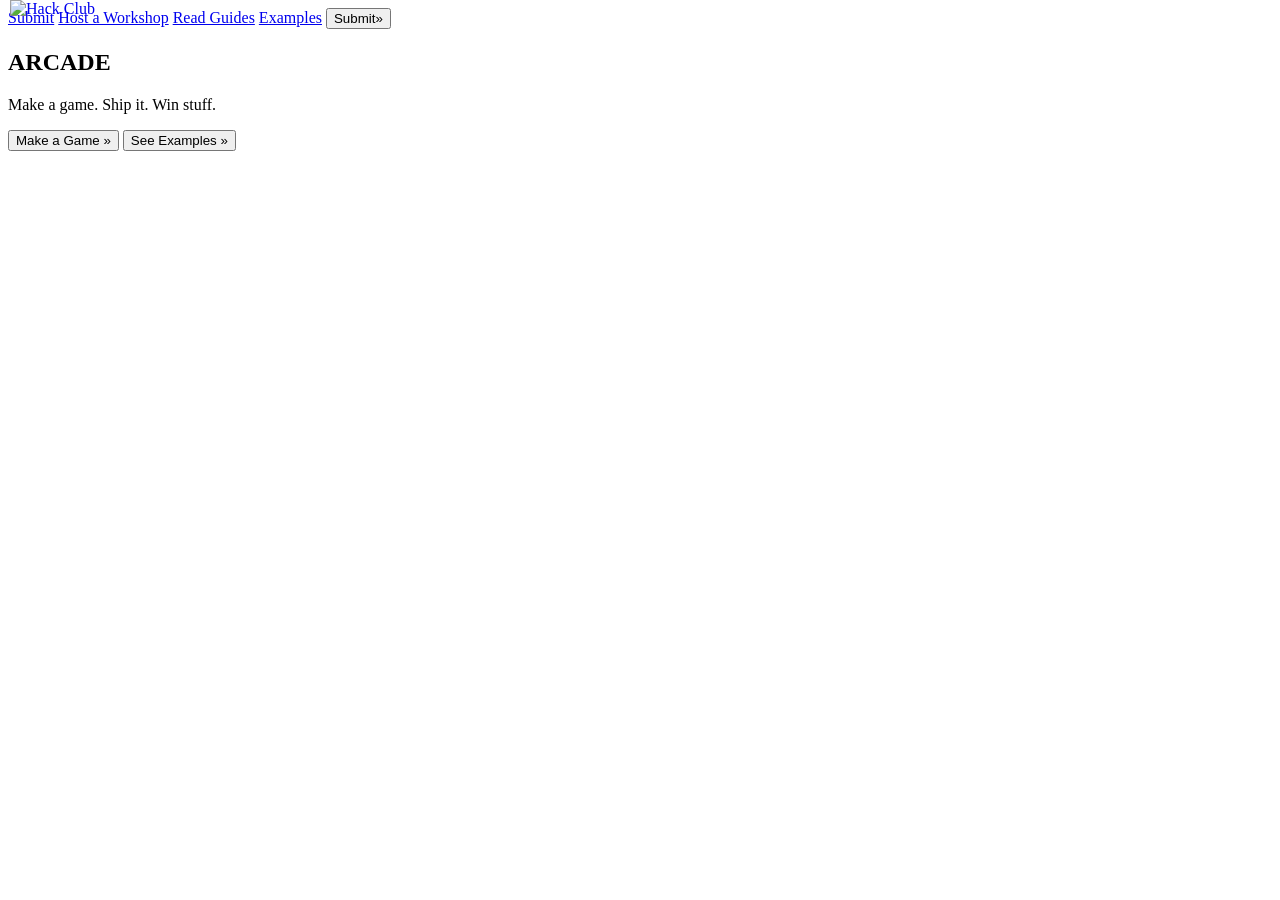
==== Index.html @ 67c4a454 "Rename INDEX.HTML to Index.html" ====
<!DOCTYPE html>
<html lang="en">
<head>
    <meta charset="UTF-8">
    <meta name="viewport" content="width=device-width, initial-scale=1.0">
    <title>Arcade</title>

    <!-- Favicon -->
  <!-- Light mode favicon -->
<link rel="icon" type="image/png" href="RewardsFavicon.png">
    <!-- Fonts -->
    <link href="https://fonts.googleapis.com/css2?family=Press+Start+2P&family=DM+Sans:wght@400;700;900&display=swap" rel="stylesheet">

    <!-- CSS -->
    <link rel="stylesheet" href="style.css">

    <!-- Three.js -->
    <script async src="https://unpkg.com/es-module-shims@1.6.3/dist/es-module-shims.js"></script>
    <script type="importmap">
    {
        "imports": {
            "three": "https://unpkg.com/three@0.160.0/build/three.module.js",
            "three/addons/": "https://unpkg.com/three@0.160.0/examples/jsm/"
        }
    }
    </script>
</head>
<body>

    <!-- Hack Club Flag -->
    <a href="https://hackclub.com/">
        <img style="position: absolute; top: 0; left: 10px; border: 0; width: 256px; z-index: 999;" 
        src="https://assets.hackclub.com/flag-orpheus-left.svg" alt="Hack Club"/>
    </a>

    <!-- Navbar -->
    <nav class="navbar">
                <div class="nav-links">
            <a href="#">Submit</a>
            <a href="#">Host a Workshop</a>
            <a href="#">Read Guides</a>
            <a href="#">Examples</a>
            <button class="nav-cta">Submit»</button>
        </div>
    </nav>

    <!-- Hero Section -->
    <section class="hero">
        <div class="hero-content">
            <h1 class="hero-title">ARCADE</h1>
            <p class="hero-tagline">Make a game. Ship it. Win stuff.</p>
            <div class="hero-buttons">
                <button class="btn-primary">Make a Game »</button>
                <button class="btn-secondary">See Examples »</button>
            </div>
        </div>
        <div class="hero-3d">
            <canvas id="controller-canvas"></canvas>
        </div>
    </section>

    <!-- JS -->
  <script type="module" src="script.js"></script>

</body>
</html>
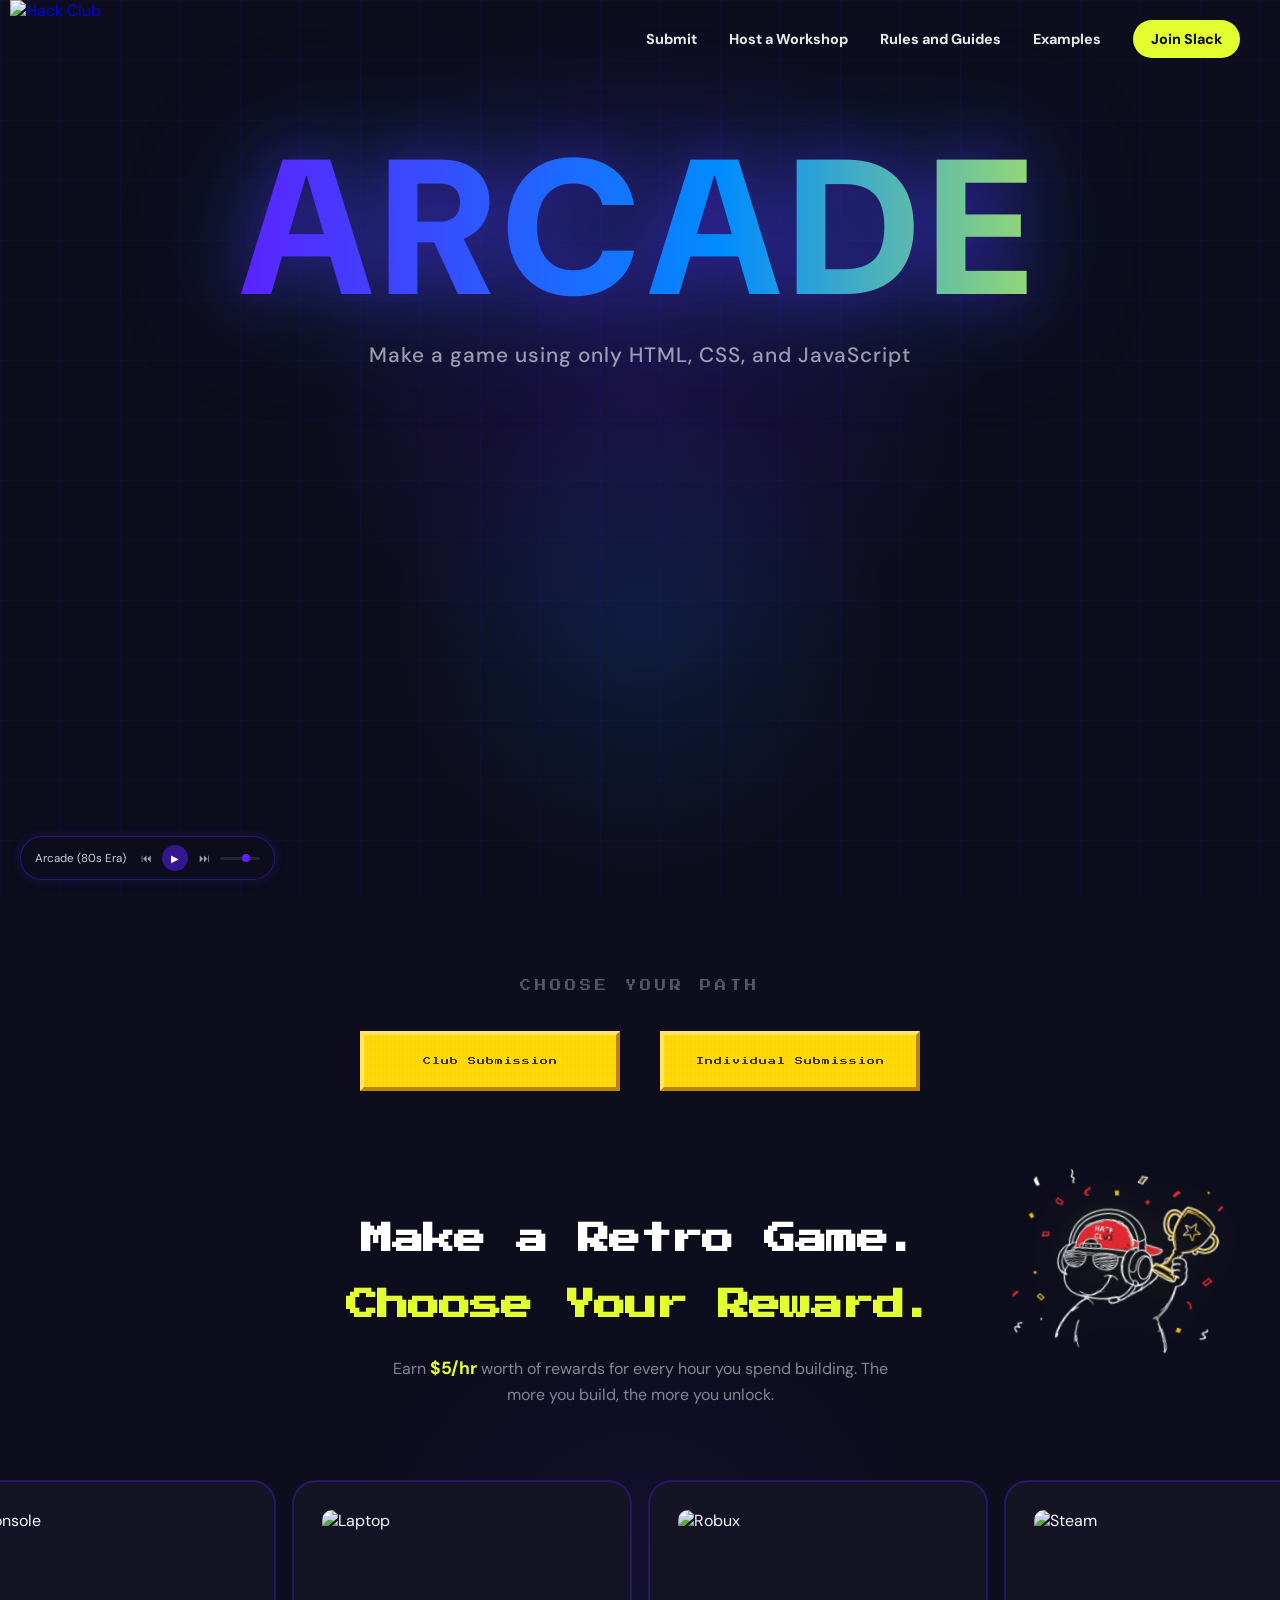
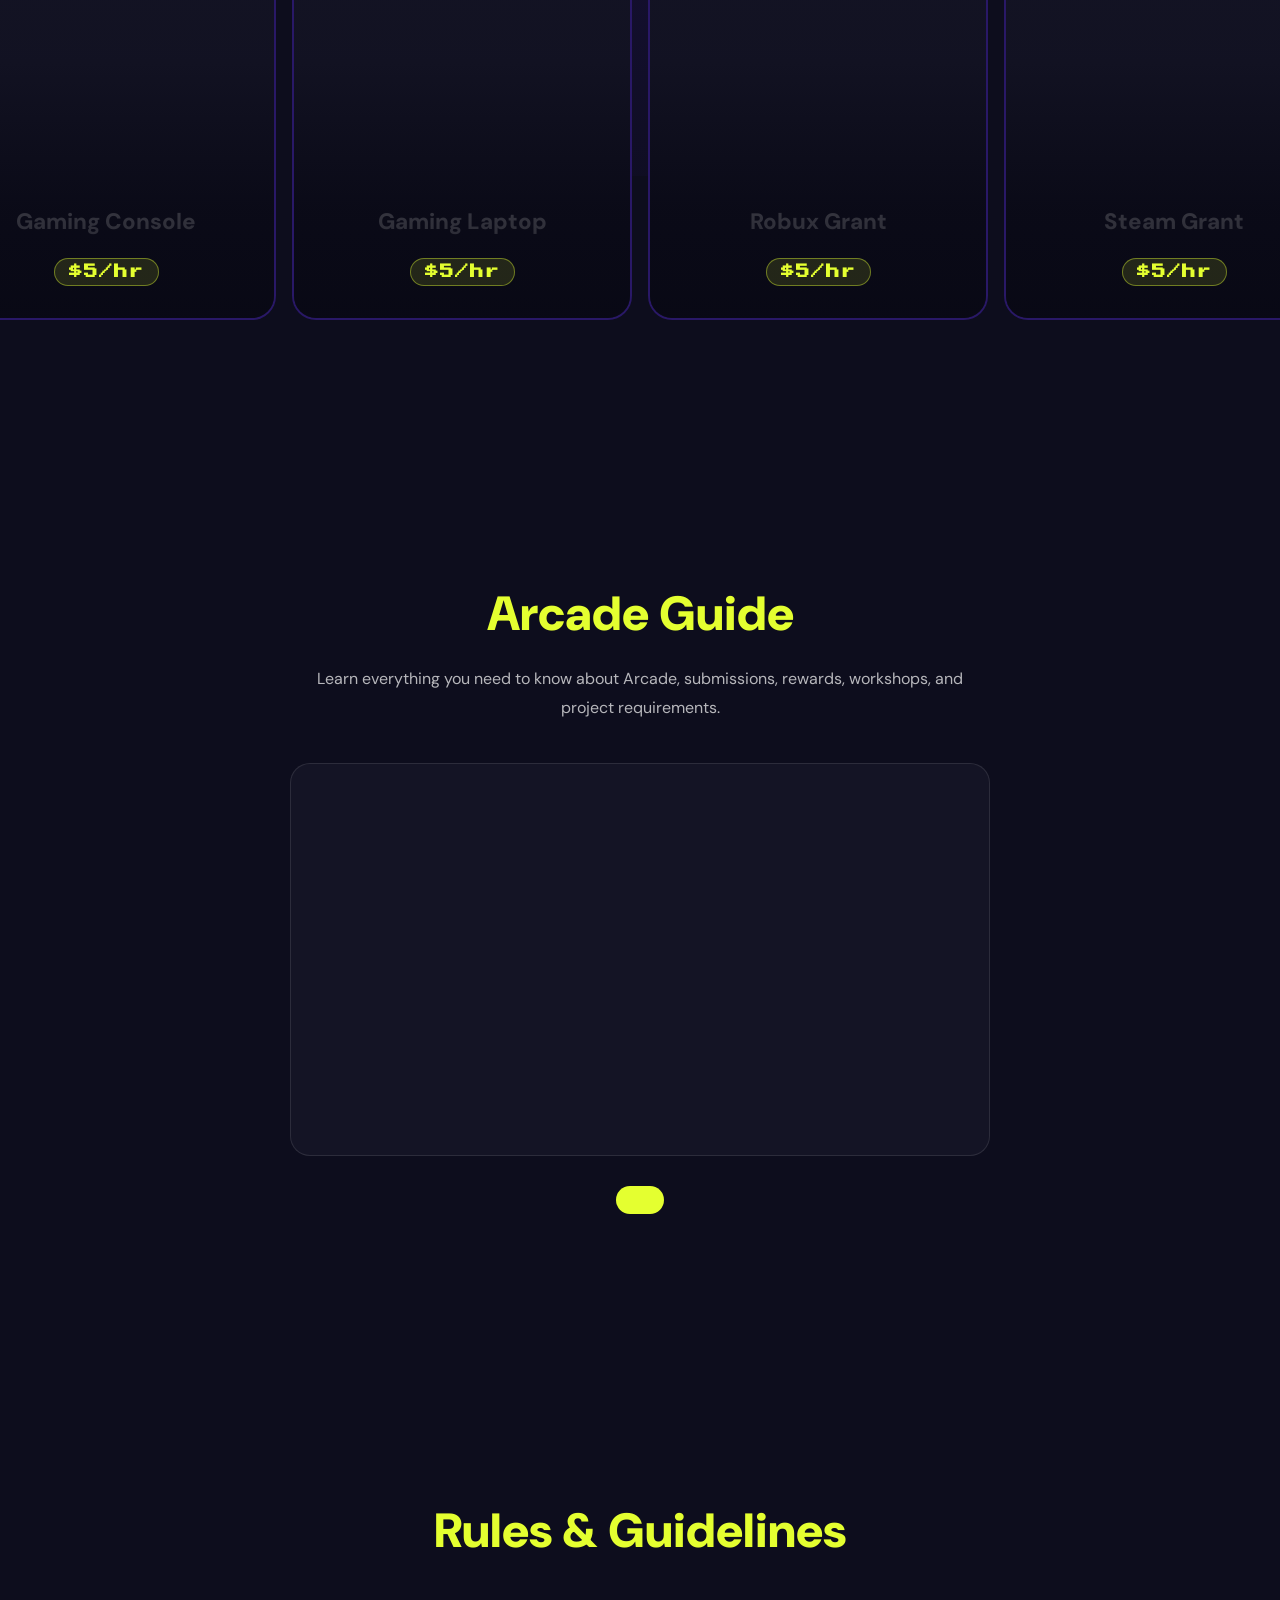
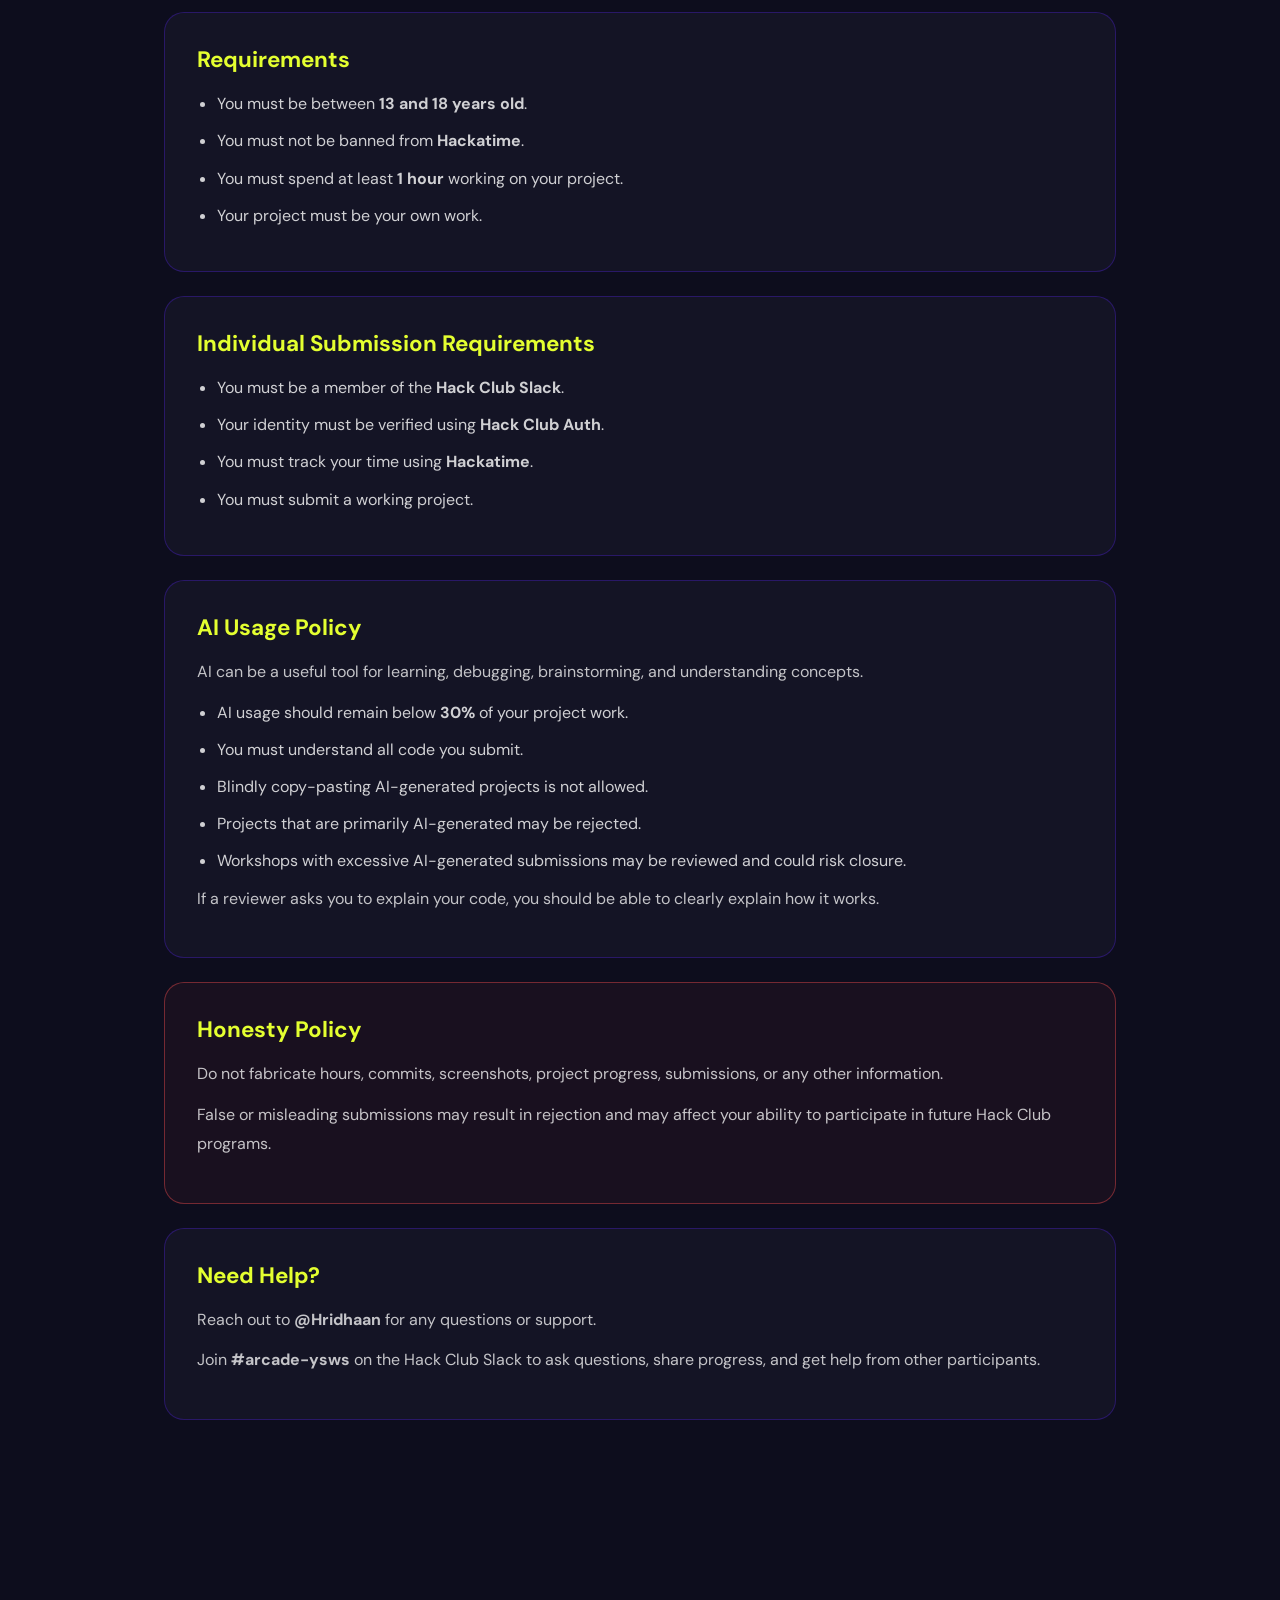
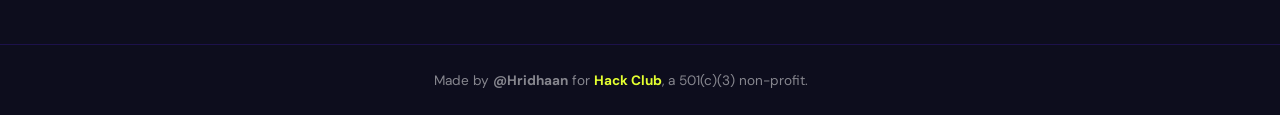
==== commit 4d9665b1: "Arcade launch update" ====
--- a/Index.html
+++ b/Index.html
@@ -4,17 +4,9 @@
     <meta charset="UTF-8">
     <meta name="viewport" content="width=device-width, initial-scale=1.0">
     <title>Arcade</title>
-
-    <!-- Favicon -->
-  <!-- Light mode favicon -->
-<link rel="icon" type="image/png" href="RewardsFavicon.png">
-    <!-- Fonts -->
+    <link rel="icon" type="image/png" href="RewardsFavicon.png">
     <link href="https://fonts.googleapis.com/css2?family=Press+Start+2P&family=DM+Sans:wght@400;700;900&display=swap" rel="stylesheet">
-
-    <!-- CSS -->
     <link rel="stylesheet" href="style.css">
-
-    <!-- Three.js -->
     <script async src="https://unpkg.com/es-module-shims@1.6.3/dist/es-module-shims.js"></script>
     <script type="importmap">
     {
@@ -29,38 +21,392 @@
 
     <!-- Hack Club Flag -->
     <a href="https://hackclub.com/">
-        <img style="position: absolute; top: 0; left: 10px; border: 0; width: 256px; z-index: 999;" 
+        <img style="position: absolute; top: 0; left: 10px; border: 0; width: 256px; z-index: 999;"
         src="https://assets.hackclub.com/flag-orpheus-left.svg" alt="Hack Club"/>
     </a>
 
     <!-- Navbar -->
-    <nav class="navbar">
-                <div class="nav-links">
-            <a href="#">Submit</a>
-            <a href="#">Host a Workshop</a>
-            <a href="#">Read Guides</a>
-            <a href="#">Examples</a>
-            <button class="nav-cta">Submit»</button>
-        </div>
-    </nav>
+  <nav class="navbar">
+    <div class="nav-links">
+        <a href="#" id="navSubmit">Submit</a>
+        <a href="#" id="navWorkshop">Host a Workshop</a>
+        <a href="#rules">Rules and Guides</a>
+        <a href="example.html">Examples</a>
+    <a href="https://hackclub.enterprise.slack.com/archives/C0B72VAHXHB" target="_blank" class="nav-slack">
+    Join Slack
+</a>
+    </div>
+</nav>
 
     <!-- Hero Section -->
     <section class="hero">
         <div class="hero-content">
             <h1 class="hero-title">ARCADE</h1>
-            <p class="hero-tagline">Make a game. Ship it. Win stuff.</p>
-            <div class="hero-buttons">
-                <button class="btn-primary">Make a Game »</button>
-                <button class="btn-secondary">See Examples »</button>
-            </div>
+            <p class="hero-tagline">Make a game using only HTML, CSS, and JavaScript</p>
+        
         </div>
         <div class="hero-3d">
             <canvas id="controller-canvas"></canvas>
         </div>
     </section>
 
-    <!-- JS -->
-  <script type="module" src="script.js"></script>
-
+    <!-- Path Selector -->
+    <div class="selector-section">
+        <p class="selector-label">CHOOSE YOUR PATH</p>
+        <div class="path-buttons">
+            <div class="minecraft-btn" id="clubBtn" onclick="selectPath('club')">
+                <div class="mc-btn-front">Club Submission</div>
+            </div>
+            <div class="minecraft-btn" id="individualBtn" onclick="selectPath('individual')">
+                <div class="mc-btn-front">Individual Submission</div>
+            </div>
+        </div>
+
+        <!-- Club Content -->
+        <div class="submission-content" id="clubContent">
+            <div class="content-inner">
+                <h2 class="content-title">Arcade for Clubs</h2>
+                <p class="content-desc">Arcade is a Hack Club program where your members build games and get rewarded. Run it as a workshop at your next meeting — no experience needed, and it works for complete beginners. Clubs are welcome from anywhere in the world!</p>
+                <h3 class="content-subtitle">Running a workshop</h3>
+                <p class="content-text">Host an Arcade workshop at your club meeting. Members will build their own game, host it on GitHub Pages, and submit it. Each approved submission earns them rewards. You can <a href="#" class="content-link">use our workshop guide</a> to run the session.</p>
+                <h3 class="content-subtitle">How it works</h3>
+                <div class="steps-grid">
+                    <div class="step-card"><span class="step-num">1</span><p>Run the workshop with your club</p></div>
+                    <div class="step-card"><span class="step-num">2</span><p>Members build & host their games</p></div>
+                    <div class="step-card"><span class="step-num">3</span><p>Close your workshop</p></div>
+                    <div class="step-card"><span class="step-num">4</span><p>Get your reward grant!</p></div>
+                </div>
+                <button class="btn-primary" style="margin-top: 24px;">Submit Your Club »</button>
+            </div>
+        </div>
+
+
+
+        <div class="yaydino2">
+    <img src="1.png" alt="YayDino">
+</div>
+ 
+
+
+
+
+
+
+<!-- Rewards Section -->
+ 
+
+<section class="rewards-section">
+ 
+
+   <div class="rewards-header">
+        <h2 class="rewards-title">Make a Retro Game.</h2>
+        <h2 class="rewards-title accent">Choose Your Reward.</h2>
+        <p class="rewards-sub">Earn <strong>$5/hr</strong> worth of rewards for every hour you spend building. The more you build, the more you unlock.</p>
+    </div>
+<div class="reward-side-image">
+    <img src="1.png" alt="Arcade Mascot">
+</div>
+    <!-- Marquee -->
+    <div class="marquee-wrapper">
+        <div class="marquee-track">
+            <!-- First set -->
+            <div class="reward-card">
+                <img src="https://cdn.hackclub.com/019e78b3-c2be-7597-a584-adfa7424e5cc/image.png" alt="Robux"/>
+                <span class="reward-name">Robux Grant</span>
+                <span class="reward-rate">$5/hr</span>
+            </div>
+            <div class="reward-card">
+                <img src="https://cdn.hackclub.com/019e78b3-c560-7306-bf54-0f0309e8012c/image.png" alt="Steam"/>
+                <span class="reward-name">Steam Grant</span>
+                <span class="reward-rate">$5/hr</span>
+            </div>
+            <div class="reward-card">
+                <img src="https://cdn.hackclub.com/019e78b3-cb3a-797b-8372-727cfa99ce7d/image.png" alt="PlayStation"/>
+                <span class="reward-name">PS5 Store Grant</span>
+                <span class="reward-rate">$5/hr</span>
+            </div>
+            <div class="reward-card">
+                <img src="https://cdn.hackclub.com/019e78b3-cdbc-717c-9516-8ceed5521d50/image.png" alt="Xbox"/>
+                <span class="reward-name">Xbox Gamepass</span>
+                <span class="reward-rate">$5/hr</span>
+            </div>
+            <div class="reward-card">
+                <img src="https://cdn.hackclub.com/019e78b6-8c25-72ff-9af2-ae48d4276445/image.png" alt="Gaming Chair"/>
+                <span class="reward-name">Gaming Accessories</span>
+                <span class="reward-rate">$5/hr</span>
+            </div>
+            <div class="reward-card">
+                <img src="https://cdn.hackclub.com/019e78b5-5a3d-7637-90d5-1876262efb31/image.png" alt="Snacks"/>
+                <span class="reward-name">Snacks Grant</span>
+                <span class="reward-rate">$10 flat</span>
+            </div>
+            <div class="reward-card">
+                <img src="https://cdn.hackclub.com/019e78b3-c89d-77c0-a14c-f0b7e09f0a83/image.png" alt="Gaming Disc"/>
+                <span class="reward-name">Gaming Discs</span>
+                <span class="reward-rate">$5/hr</span>
+            </div>
+            <div class="reward-card">
+                <img src="https://cdn.hackclub.com/019e78ba-0c8d-72cf-9ee6-25249cc44a6c/image.png" alt="Pizza"/>
+                <span class="reward-name">Pizza Grant</span>
+                <span class="reward-rate">$5/hr</span>
+            </div>
+            <div class="reward-card">
+                <img src="https://cdn.hackclub.com/019e78bb-ecb3-717f-a96d-b725cae09090/image.png" alt="VR"/>
+                <span class="reward-name">VR Headset</span>
+                <span class="reward-rate">$5/hr</span>
+            </div>
+            <div class="reward-card">
+                <img src="https://cdn.hackclub.com/019e78bd-bbe6-7dba-8489-cfd4080f0802/image.png" alt="Console"/>
+                <span class="reward-name">Gaming Console</span>
+                <span class="reward-rate">$5/hr</span>
+            </div>
+            <div class="reward-card">
+                <img src="https://cdn.hackclub.com/019e78bf-a7a8-745c-b9f1-488c8123b62c/image.png" alt="Laptop"/>
+                <span class="reward-name">Gaming Laptop</span>
+                <span class="reward-rate">$5/hr</span>
+            </div>
+            <!-- Duplicate set for seamless loop -->
+            <div class="reward-card">
+                <img src="https://cdn.hackclub.com/019e78b3-c2be-7597-a584-adfa7424e5cc/image.png" alt="Robux"/>
+                <span class="reward-name">Robux Grant</span>
+                <span class="reward-rate">$5/hr</span>
+            </div>
+            <div class="reward-card">
+                <img src="https://cdn.hackclub.com/019e78b3-c560-7306-bf54-0f0309e8012c/image.png" alt="Steam"/>
+                <span class="reward-name">Steam Grant</span>
+                <span class="reward-rate">$5/hr</span>
+            </div>
+            <div class="reward-card">
+                <img src="https://cdn.hackclub.com/019e78b3-cb3a-797b-8372-727cfa99ce7d/image.png" alt="PlayStation"/>
+                <span class="reward-name">PS5 Store Grant</span>
+                <span class="reward-rate">$5/hr</span>
+            </div>
+            <div class="reward-card">
+                <img src="https://cdn.hackclub.com/019e78b3-cdbc-717c-9516-8ceed5521d50/image.png" alt="Xbox"/>
+                <span class="reward-name">Xbox Gamepass</span>
+                <span class="reward-rate">$5/hr</span>
+            </div>
+            <div class="reward-card">
+                <img src="https://cdn.hackclub.com/019e78b6-8c25-72ff-9af2-ae48d4276445/image.png" alt="Gaming Chair"/>
+                <span class="reward-name">Gaming Accessories</span>
+                <span class="reward-rate">$5/hr</span>
+            </div>
+            <div class="reward-card">
+                <img src="https://cdn.hackclub.com/019e78b5-5a3d-7637-90d5-1876262efb31/image.png" alt="Snacks"/>
+                <span class="reward-name">Snacks Grant</span>
+                <span class="reward-rate">$10 flat</span>
+            </div>
+            <div class="reward-card">
+                <img src="https://cdn.hackclub.com/019e78b3-c89d-77c0-a14c-f0b7e09f0a83/image.png" alt="Gaming Disc"/>
+                <span class="reward-name">Gaming Discs</span>
+                <span class="reward-rate">$5/hr</span>
+            </div>
+            <div class="reward-card">
+                <img src="https://cdn.hackclub.com/019e78ba-0c8d-72cf-9ee6-25249cc44a6c/image.png" alt="Pizza"/>
+                <span class="reward-name">Pizza Grant</span>
+                <span class="reward-rate">$5/hr</span>
+            </div>
+            <div class="reward-card">
+                <img src="https://cdn.hackclub.com/019e78bb-ecb3-717f-a96d-b725cae09090/image.png" alt="VR"/>
+                <span class="reward-name">VR Headset</span>
+                <span class="reward-rate">$5/hr</span>
+            </div>
+            <div class="reward-card">
+                <img src="https://cdn.hackclub.com/019e78bd-bbe6-7dba-8489-cfd4080f0802/image.png" alt="Console"/>
+                <span class="reward-name">Gaming Console</span>
+                <span class="reward-rate">$5/hr</span>
+            </div>
+            <div class="reward-card">
+                <img src="https://cdn.hackclub.com/019e78bf-a7a8-745c-b9f1-488c8123b62c/image.png" alt="Laptop"/>
+                <span class="reward-name">Gaming Laptop</span>
+                <span class="reward-rate">$5/hr</span>
+            </div>
+        </div>
+    </div>
+</section>
+
+<section id="guides" class="guide-section">
+
+
+<h2 class="guide-heading">Arcade Guide</h2>
+
+<p class="guide-text">
+    Learn everything you need to know about Arcade, submissions,
+    rewards, workshops, and project requirements.
+</p>
+
+<div class="guide-container">
+    <iframe
+        src="https://www.canva.com/design/DAHLJIkIras/yFGuUKuNm_g_faqWocFEzg/view?embed"
+        allowfullscreen>
+    </iframe>
+</div>
+
+<a
+    class="guide-button"
+    href="https://www.canva.com/design/DAHLJIkIras/yFGuUKuNm_g_faqWocFEzg/view"
+    target="_blank">
+
+   
+</a>
+
+
+</section>
+
+
+
+
+
+
+
+
+        <!-- Individual Content -->
+        <div class="submission-content" id="individualContent">
+            <div class="content-inner">
+                <h2 class="content-title">Arcade for Individuals</h2>
+                <p class="content-desc">Building solo? No problem. Arcade is open to any teenager who wants to build a game and get rewarded for shipping it. No club needed — just you, your code, and your ideas.</p>
+                <h3 class="content-subtitle">How it works</h3>
+                <p class="content-text">Build a game, host it on GitHub Pages or itch.io, and submit it. Each approved submission earns you rewards. Check out the <a href="#" class="content-link">requirements & examples page</a> first.</p>
+                <h3 class="content-subtitle">Steps</h3>
+                <div class="steps-grid">
+                    <div class="step-card"><span class="step-num">1</span><p>Build your game</p></div>
+                    <div class="step-card"><span class="step-num">2</span><p>Host it online</p></div>
+                    <div class="step-card"><span class="step-num">3</span><p>Submit your game</p></div>
+                    <div class="step-card"><span class="step-num">4</span><p>Claim your reward!</p></div>
+                </div>
+                <button class="btn-primary" style="margin-top: 24px;">Submit Your Game »</button>
+            </div>
+        </div>
+
+<section class="rules-section" id="rules">
+
+    <h1 class="rules-title">Rules & Guidelines</h1>
+
+    <div class="rule-card">
+        <h2>Requirements</h2>
+
+        <ul>
+            <li>You must be between <strong>13 and 18 years old</strong>.</li>
+            <li>You must not be banned from <strong>Hackatime</strong>.</li>
+            <li>You must spend at least <strong>1 hour</strong> working on your project.</li>
+            <li>Your project must be your own work.</li>
+        </ul>
+    </div>
+
+    <div class="rule-card">
+        <h2>Individual Submission Requirements</h2>
+
+        <ul>
+            <li>You must be a member of the <strong>Hack Club Slack</strong>.</li>
+            <li>Your identity must be verified using <strong>Hack Club Auth</strong>.</li>
+            <li>You must track your time using <strong>Hackatime</strong>.</li>
+            <li>You must submit a working project.</li>
+        </ul>
+    </div>
+
+    <div class="rule-card">
+        <h2>AI Usage Policy</h2>
+
+        <p>
+            AI can be a useful tool for learning, debugging, brainstorming,
+            and understanding concepts.
+        </p>
+
+        <ul>
+            <li>AI usage should remain below <strong>30%</strong> of your project work.</li>
+            <li>You must understand all code you submit.</li>
+            <li>Blindly copy-pasting AI-generated projects is not allowed.</li>
+            <li>Projects that are primarily AI-generated may be rejected.</li>
+            <li>Workshops with excessive AI-generated submissions may be reviewed and could risk closure.</li>
+        </ul>
+
+        <p>
+            If a reviewer asks you to explain your code, you should be able to clearly explain how it works.
+        </p>
+    </div>
+
+    <div class="rule-card warning-card">
+        <h2>Honesty Policy</h2>
+
+        <p>
+            Do not fabricate hours, commits, screenshots, project progress,
+            submissions, or any other information.
+        </p>
+
+        <p>
+            False or misleading submissions may result in rejection and may
+            affect your ability to participate in future Hack Club programs.
+        </p>
+    </div>
+
+    <div class="rule-card">
+        <h2>Need Help?</h2>
+
+        <p>
+            Reach out to <strong>@Hridhaan</strong> for any questions or support.
+        </p>
+
+        <p>
+            Join <strong>#arcade-ysws</strong> on the Hack Club Slack to ask questions,
+            share progress, and get help from other participants.
+        </p>
+    </div>
+
+</section>
+
+
+
+
+
+
+
+
+
+
+
+
+
+
+
+
+
+
+
+
+
+
+
+    </div>
+
+    <!-- Music Player -->
+    <div class="music-player" id="musicPlayer">
+        <div class="player-body" id="playerBody">
+            <div class="song-info">
+                <div class="song-name" id="songName">Arcade (80s Era)</div>
+            </div>
+            <div class="player-controls">
+                <button class="ctrl-btn" id="prevBtn">⏮</button>
+                <button class="ctrl-btn play-btn" id="playBtn">▶</button>
+                <button class="ctrl-btn" id="nextBtn">⏭</button>
+                <input type="range" class="volume-slider" id="volumeSlider" min="0" max="1" step="0.01" value="0.7">
+            </div>
+        </div>
+    </div>
+
+    <!-- Footer -->
+    <footer class="footer">
+        <div class="footer-content">
+            <span>Made by <strong>@Hridhaan</strong> for <a href="https://hackclub.com/" target="_blank">Hack Club</a>, a 501(c)(3) non-profit.</span>
+            <div class="footer-gif">
+                <iframe src="https://giphy.com/embed/hkqefnFjn2MWVl6xvq" width="30" height="30" frameBorder="0" class="giphy-embed" allowFullScreen></iframe>
+            </div>
+        </div>
+      
+    </footer>
+
+    <script type="module" src="script.js"></script>
+
+
+    
 </body>
-</html>
+</html>
--- a/style.css
+++ b/style.css
@@ -0,0 +1,1779 @@
+* {
+    margin: 0;
+    padding: 0;
+    box-sizing: border-box;
+}
+
+body {
+    background-color: #0D0D1D;
+    font-family: 'DM Sans', sans-serif;
+    color: #ffffff;
+    overflow-x: hidden;
+}
+
+/* ── NAVBAR ── */
+.navbar {
+    display: flex;
+    align-items: center;
+    justify-content: flex-end;
+    padding: 20px 40px;
+    position: fixed;
+    top: 0;
+    left: 0;
+    right: 0;
+    z-index: 100;
+    background: transparent;
+}
+
+.nav-links {
+    display: flex;
+    align-items: center;
+    gap: 32px;
+}
+
+.nav-links a {
+    color: rgba(255, 255, 255, 0.9);
+    text-decoration: none;
+    font-size: 0.9rem;
+    font-weight: 800;
+    transition: color 0.2s;
+    white-space: nowrap;
+}
+
+.nav-links a:hover {
+    color: #E4FF30;
+}
+
+.nav-cta {
+    font-family: 'Press Start 2P', monospace;
+    font-size: 0.6rem;
+    background: #E4FF30;
+    color: #0D0D1D;
+    border: 3px solid #0D0D1D;
+    padding: 12px 16px;
+    cursor: pointer;
+    box-shadow: 4px 4px 0px #5B23FF;
+    transition: all 0.1s;
+    white-space: nowrap;
+    letter-spacing: 1px;
+}
+
+.nav-cta:hover {
+    transform: translate(2px, 2px);
+    box-shadow: 2px 2px 0px #5B23FF;
+}
+
+.nav-cta:active {
+    transform: translate(4px, 4px);
+    box-shadow: 0px 0px 0px #5B23FF;
+}
+
+@keyframes rgbShift {
+    0% { background-position: 0% center; }
+    100% { background-position: 300% center; }
+}
+
+/* ── HERO ── */
+.hero {
+    min-height: 100vh;
+    display: flex;
+    flex-direction: column;
+    align-items: center;
+    justify-content: center;
+    padding-top: 80px;
+    position: relative;
+    overflow: hidden;
+    background-image:
+        linear-gradient(rgba(91, 35, 255, 0.05) 1px, transparent 1px),
+        linear-gradient(90deg, rgba(91, 35, 255, 0.05) 1px, transparent 1px);
+    background-size: 60px 60px;
+}
+
+.hero::before {
+    content: '';
+    position: absolute;
+    width: 700px;
+    height: 700px;
+    background: radial-gradient(circle, rgba(91, 35, 255, 0.18) 0%, transparent 70%);
+    top: 40%;
+    left: 50%;
+    transform: translate(-50%, -50%);
+    pointer-events: none;
+    z-index: 0;
+}
+
+.hero::after {
+    content: '';
+    position: absolute;
+    width: 500px;
+    height: 500px;
+    background: radial-gradient(circle, rgba(0, 139, 255, 0.12) 0%, transparent 70%);
+    top: 70%;
+    left: 50%;
+    transform: translate(-50%, -50%);
+    pointer-events: none;
+    z-index: 0;
+}
+
+.hero-content {
+    text-align: center;
+    position: relative;
+    z-index: 2;
+    padding: 0 20px;
+}
+
+.hero-title {
+    font-family: 'DM Sans', sans-serif;
+    font-weight: 900;
+    font-size: clamp(5rem, 15vw, 12rem);
+    line-height: 1;
+    letter-spacing: 8px;
+    background: linear-gradient(
+        90deg,
+        #5B23FF,
+        #008BFF,
+        #E4FF30,
+        #00F5FF,
+        #008BFF,
+        #5B23FF
+    );
+    background-size: 300% auto;
+    -webkit-background-clip: text;
+    -webkit-text-fill-color: transparent;
+    background-clip: text;
+    animation: rgbShift 3s linear infinite;
+    filter: drop-shadow(0 0 30px rgba(91, 35, 255, 0.5))
+            drop-shadow(0 0 60px rgba(0, 139, 255, 0.3));
+}
+
+.hero-tagline {
+    font-size: 1.3rem;
+    color: rgba(255, 255, 255, 0.6);
+    margin-top: 16px;
+    font-weight: 500;
+    letter-spacing: 1px;
+}
+
+.hero-3d {
+    width: 100%;
+    max-width: 700px;
+    height: 500px;
+    position: relative;
+    z-index: 1;
+    margin-top: -20px;
+}
+
+#controller-canvas {
+    width: 100%;
+    height: 100%;
+    display: block;
+}
+
+/* ── BUTTONS ── */
+.btn-primary {
+    font-family: 'Press Start 2P', monospace;
+    font-size: 0.6rem;
+    background: #E4FF30;
+    color: #0D0D1D;
+    border: 3px solid #0D0D1D;
+    padding: 14px 20px;
+    cursor: pointer;
+    box-shadow: 4px 4px 0px #5B23FF;
+    transition: all 0.1s;
+    letter-spacing: 1px;
+}
+
+.btn-primary:hover {
+    transform: translate(2px, 2px);
+    box-shadow: 2px 2px 0px #5B23FF;
+}
+
+.btn-primary:active {
+    transform: translate(4px, 4px);
+    box-shadow: 0px 0px 0px #5B23FF;
+}
+
+/* ── PATH SELECTOR ── */
+.selector-section {
+    padding: 80px 40px;
+    display: flex;
+    flex-direction: column;
+    align-items: center;
+    gap: 40px;
+}
+
+.selector-label {
+    font-family: 'Press Start 2P', monospace;
+    font-size: 0.7rem;
+    color: rgba(255,255,255,0.3);
+    letter-spacing: 4px;
+}
+
+.path-buttons {
+    display: flex;
+    gap: 40px;
+    align-items: center;
+    justify-content: center;
+    flex-wrap: wrap;
+}
+
+.minecraft-btn {
+    position: relative;
+    width: 260px;
+    height: 60px;
+    cursor: pointer;
+    user-select: none;
+}
+
+.mc-btn-front {
+    position: absolute;
+    inset: 0;
+    background: #FFD700;
+    border-top: 4px solid #FFE566;
+    border-left: 4px solid #FFE566;
+    border-right: 4px solid #B8860B;
+    border-bottom: 4px solid #B8860B;
+    display: flex;
+    align-items: center;
+    justify-content: center;
+    font-family: 'Press Start 2P', monospace;
+    font-size: 0.5rem;
+    color: #3d2e00;
+    letter-spacing: 1px;
+    transition: all 0.1s;
+}
+
+.mc-btn-front::after {
+    content: '';
+    position: absolute;
+    inset: 0;
+    background-image:
+        linear-gradient(rgba(255,255,255,0.05) 1px, transparent 1px),
+        linear-gradient(90deg, rgba(255,255,255,0.05) 1px, transparent 1px);
+    background-size: 4px 4px;
+    pointer-events: none;
+}
+
+.minecraft-btn:hover .mc-btn-front {
+    background: #FFE033;
+    border-top-color: #FFF0A0;
+    border-left-color: #FFF0A0;
+    filter: brightness(1.1);
+}
+
+.minecraft-btn:active .mc-btn-front,
+.minecraft-btn.active .mc-btn-front {
+    background: #CC9900;
+    border-top-color: #B8860B;
+    border-left-color: #B8860B;
+    border-right-color: #FFE566;
+    border-bottom-color: #FFE566;
+    transform: translateY(2px);
+}
+
+/* ── SUBMISSION CONTENT ── */
+.submission-content {
+    display: none;
+    width: 100%;
+    max-width: 900px;
+    animation: fadeInUp 0.4s ease;
+}
+
+.submission-content.active {
+    display: block;
+}
+
+@keyframes fadeInUp {
+    from { opacity: 0; transform: translateY(20px); }
+    to { opacity: 1; transform: translateY(0); }
+}
+
+.content-inner {
+    background: rgba(255,255,255,0.02);
+    border: 1px solid rgba(91, 35, 255, 0.2);
+    border-radius: 20px;
+    padding: 40px;
+}
+
+.content-title {
+    font-family: 'DM Sans', sans-serif;
+    font-weight: 900;
+    font-size: 2.5rem;
+    color: #E4FF30;
+    margin-bottom: 16px;
+}
+
+.content-desc {
+    color: rgba(255,255,255,0.7);
+    line-height: 1.8;
+    margin-bottom: 28px;
+    font-size: 1rem;
+}
+
+.content-subtitle {
+    font-family: 'DM Sans', sans-serif;
+    font-weight: 800;
+    font-size: 1.2rem;
+    color: #008BFF;
+    margin-bottom: 12px;
+    margin-top: 24px;
+}
+
+.content-text {
+    color: rgba(255,255,255,0.6);
+    line-height: 1.8;
+    margin-bottom: 28px;
+}
+
+.content-link {
+    color: #E4FF30;
+    font-weight: 700;
+    text-decoration: underline;
+    text-underline-offset: 3px;
+}
+
+.content-link:hover {
+    color: #008BFF;
+}
+
+.steps-grid {
+    display: grid;
+    grid-template-columns: repeat(2, 1fr);
+    gap: 16px;
+    margin-top: 16px;
+}
+
+.step-card {
+    background: rgba(91, 35, 255, 0.08);
+    border: 1px solid rgba(91, 35, 255, 0.2);
+    border-radius: 12px;
+    padding: 20px;
+    display: flex;
+    align-items: center;
+    gap: 16px;
+    transition: border-color 0.2s, background 0.2s;
+}
+
+.step-card:hover {
+    border-color: rgba(91, 35, 255, 0.5);
+    background: rgba(91, 35, 255, 0.12);
+}
+
+.step-num {
+    font-family: 'Press Start 2P', monospace;
+    font-size: 1.2rem;
+    color: #5B23FF;
+    min-width: 30px;
+}
+
+.step-card p {
+    color: rgba(255,255,255,0.7);
+    font-size: 0.9rem;
+    line-height: 1.5;
+}
+
+/* ── MUSIC PLAYER ── */
+.music-player {
+    position: fixed;
+    bottom: 20px;
+    left: 20px;
+    z-index: 999;
+    background: rgba(13, 13, 29, 0.9);
+    border: 1px solid rgba(91, 35, 255, 0.4);
+    border-radius: 100px;
+    padding: 8px 14px;
+    display: flex;
+    align-items: center;
+    gap: 10px;
+    box-shadow: 0 0 12px rgba(91, 35, 255, 0.2);
+    backdrop-filter: blur(10px);
+}
+
+.player-body {
+    display: flex;
+    flex-direction: row;
+    align-items: center;
+    gap: 8px;
+    padding: 0;
+}
+
+.song-info {
+    text-align: left;
+}
+
+.song-name {
+    font-family: 'DM Sans', sans-serif;
+    font-size: 0.72rem;
+    color: rgba(255,255,255,0.8);
+    max-width: 130px;
+    white-space: nowrap;
+    overflow: hidden;
+    text-overflow: ellipsis;
+}
+
+.player-controls {
+    display: flex;
+    align-items: center;
+    gap: 4px;
+}
+
+.ctrl-btn {
+    background: none;
+    border: none;
+    color: rgba(255,255,255,0.6);
+    width: 24px;
+    height: 24px;
+    border-radius: 50%;
+    cursor: pointer;
+    font-size: 0.7rem;
+    display: flex;
+    align-items: center;
+    justify-content: center;
+    transition: all 0.15s;
+    padding: 0;
+}
+
+.ctrl-btn:hover {
+    color: #E4FF30;
+}
+
+.play-btn {
+    width: 26px;
+    height: 26px;
+    background: rgba(91, 35, 255, 0.5);
+    border-radius: 50%;
+    font-size: 0.65rem;
+    color: white;
+    border: none;
+}
+
+.play-btn:hover {
+    background: rgba(91, 35, 255, 0.8);
+}
+
+.volume-slider {
+    width: 40px;
+    height: 3px;
+    -webkit-appearance: none;
+    background: rgba(255,255,255,0.1);
+    border-radius: 2px;
+    outline: none;
+    cursor: pointer;
+}
+
+.volume-slider::-webkit-slider-thumb {
+    -webkit-appearance: none;
+    width: 8px;
+    height: 8px;
+    border-radius: 50%;
+    background: #5B23FF;
+    cursor: pointer;
+}
+
+/* ── FOOTER ── */
+.footer {
+    border-top: 1px solid rgba(91, 35, 255, 0.2);
+    padding: 20px 40px;
+    display: flex;
+    flex-direction: column;
+    align-items: center;
+    gap: 8px;
+    background: rgba(13, 13, 29, 0.8);
+}
+
+.footer-content {
+    display: flex;
+    align-items: center;
+    gap: 8px;
+    font-size: 0.85rem;
+    color: rgba(255, 255, 255, 0.5);
+}
+
+.footer-gif {
+    width: 30px;
+    height: 30px;
+    overflow: hidden;
+    border-radius: 4px;
+    pointer-events: none;
+}
+
+.footer-content a {
+    color: #E4FF30;
+    text-decoration: none;
+    font-weight: 700;
+    transition: color 0.2s;
+}
+
+.footer-content a:hover {
+    color: #008BFF;
+}
+
+.footer-credits {
+    font-size: 0.65rem;
+    color: rgba(255, 255, 255, 0.2);
+    text-align: center;
+}
+
+/* ── REWARDS SECTION ── */
+.rewards-section {
+    padding: 80px 0;
+    position: relative;
+    overflow: hidden;
+}
+
+.rewards-section::before {
+    content: '';
+    position: absolute;
+    width: 600px;
+    height: 400px;
+    background: radial-gradient(circle, rgba(228, 255, 48, 0.06) 0%, transparent 70%);
+    top: 50%;
+    left: 50%;
+    transform: translate(-50%, -50%);
+    pointer-events: none;
+}
+
+.rewards-header {
+    text-align: center;
+    padding: 0 40px;
+    margin-bottom: 60px;
+}
+
+.rewards-title {
+    font-family: 'DM Sans', sans-serif;
+    font-weight: 900;
+    font-size: clamp(2rem, 5vw, 3.5rem);
+    line-height: 1.1;
+    color: #ffffff;
+    letter-spacing: -1px;
+}
+
+.rewards-title.accent {
+    color: #E4FF30;
+}
+
+.rewards-sub {
+    margin-top: 16px;
+    font-size: 1.1rem;
+    color: rgba(255,255,255,0.5);
+    max-width: 500px;
+    margin-left: auto;
+    margin-right: auto;
+    line-height: 1.6;
+}
+
+.rewards-sub strong {
+    color: #E4FF30;
+}
+
+/* ── MARQUEE ── */
+.marquee-wrapper {
+    width: 100%;
+    overflow: hidden;
+    mask-image: linear-gradient(90deg, transparent, black 10%, black 90%, transparent);
+    -webkit-mask-image: linear-gradient(90deg, transparent, black 10%, black 90%, transparent);
+}
+
+.marquee-track {
+    display: flex;
+    gap: 20px;
+    width: max-content;
+    animation: marqueeScroll 35s linear infinite;
+    padding: 10px 0;
+}
+
+.marquee-track:hover {
+    animation-play-state: paused;
+}
+
+@keyframes marqueeScroll {
+    0% { transform: translateX(0); }
+    100% { transform: translateX(-50%); }
+}
+
+/* Reward Card */
+.reward-card {
+    display: flex;
+    flex-direction: column;
+    align-items: center;
+    gap: 10px;
+    background: rgba(255,255,255,0.03);
+    border: 1px solid rgba(91, 35, 255, 0.2);
+    border-radius: 16px;
+    padding: 20px 24px;
+    min-width: 140px;
+    transition: border-color 0.2s, transform 0.2s;
+    cursor: default;
+}
+
+.reward-card:hover {
+    border-color: #E4FF30;
+    transform: translateY(-4px);
+    background: rgba(228, 255, 48, 0.04);
+}
+
+.reward-card img {
+    width: 70px;
+    height: 70px;
+    object-fit: contain;
+    border-radius: 8px;
+}
+
+.reward-name {
+    font-family: 'DM Sans', sans-serif;
+    font-weight: 700;
+    font-size: 0.8rem;
+    color: rgba(255,255,255,0.8);
+    text-align: center;
+}
+
+.reward-rate {
+    font-family: 'Press Start 2P', monospace;
+    font-size: 0.4rem;
+    color: #E4FF30;
+    letter-spacing: 1px;
+}
+
+/* ── REWARDS SECTION ── */
+.rewards-section {
+    padding: 80px 0;
+    position: relative;
+    overflow: hidden;
+}
+
+.rewards-section::before {
+    content: '';
+    position: absolute;
+    width: 800px;
+    height: 400px;
+    background: radial-gradient(circle, rgba(91, 35, 255, 0.08) 0%, transparent 70%);
+    top: 50%;
+    left: 50%;
+    transform: translate(-50%, -50%);
+    pointer-events: none;
+}
+
+.rewards-header {
+    text-align: center;
+    padding: 0 40px;
+    margin-bottom: 50px;
+}
+
+.rewards-title {
+    font-family: 'Press Start 2P', monospace;
+    font-size: clamp(1.2rem, 3vw, 2rem);
+    line-height: 1.8;
+    color: #ffffff;
+}
+
+.rewards-title.accent {
+    color: #E4FF30;
+    display: block;
+    margin-top: 8px;
+}
+
+.rewards-sub {
+    margin-top: 20px;
+    font-size: 1rem;
+    color: rgba(255,255,255,0.5);
+    max-width: 500px;
+    margin-left: auto;
+    margin-right: auto;
+    line-height: 1.6;
+}
+
+.rewards-sub strong {
+    color: #E4FF30;
+    font-size: 1.1rem;
+}
+
+/* ── MARQUEE ── */
+.marquee-wrapper {
+    width: 100%;
+    overflow: hidden;
+    mask-image: linear-gradient(90deg, transparent, black 8%, black 92%, transparent);
+    -webkit-mask-image: linear-gradient(90deg, transparent, black 8%, black 92%, transparent);
+    padding: 12px 0;
+}
+
+.marquee-track {
+    display: flex;
+    gap: 16px;
+    width: max-content;
+    animation: marqueeScroll 30s linear infinite;
+}
+
+.marquee-track:hover {
+    animation-play-state: paused;
+}
+
+@keyframes marqueeScroll {
+    0% { transform: translateX(0); }
+    100% { transform: translateX(-50%); }
+}
+
+/* Reward Card */
+.reward-card {
+    display: flex;
+    flex-direction: column;
+    align-items: center;
+    gap: 10px;
+    background: #12122A;
+    border: 2px solid rgba(91, 35, 255, 0.3);
+    border-radius: 12px;
+    padding: 18px 20px;
+    min-width: 130px;
+    transition: all 0.2s;
+    cursor: default;
+    position: relative;
+    overflow: hidden;
+}
+
+.reward-card::before {
+    content: '';
+    position: absolute;
+    inset: 0;
+    background: linear-gradient(135deg, rgba(91,35,255,0.08), transparent);
+    opacity: 0;
+    transition: opacity 0.2s;
+}
+
+.reward-card:hover {
+    border-color: #E4FF30;
+    transform: translateY(-6px) scale(1.03);
+    box-shadow: 0 8px 30px rgba(228, 255, 48, 0.15),
+                0 0 0 1px rgba(228, 255, 48, 0.2);
+}
+
+.reward-card:hover::before {
+    opacity: 1;
+}
+
+.reward-card img {
+    width: 64px;
+    height: 64px;
+    object-fit: contain;
+    border-radius: 8px;
+    image-rendering: auto;
+}
+
+.reward-name {
+    font-family: 'DM Sans', sans-serif;
+    font-weight: 800;
+    font-size: 0.78rem;
+    color: rgba(255,255,255,0.9);
+    text-align: center;
+    line-height: 1.3;
+}
+
+.reward-rate {
+    font-family: 'Press Start 2P', monospace;
+    font-size: 0.38rem;
+    color: #E4FF30;
+    letter-spacing: 1px;
+    background: rgba(228, 255, 48, 0.1);
+    padding: 3px 6px;
+    border-radius: 4px;
+    border: 1px solid rgba(228, 255, 48, 0.2);
+}
+
+.reward-card {
+    display: flex;
+    flex-direction: column;
+    align-items: center;
+    gap: 12px;
+    background: #12122A;
+    border: 2px solid rgba(91, 35, 255, 0.3);
+    border-radius: 16px;
+    padding: 28px 28px;
+    min-width: 200px;
+    transition: all 0.2s;
+    cursor: default;
+    position: relative;
+    overflow: hidden;
+}
+
+.reward-card:hover {
+    border-color: #E4FF30;
+    transform: translateY(-8px) scale(1.04);
+    box-shadow: 0 12px 40px rgba(228, 255, 48, 0.2),
+                0 0 0 1px rgba(228, 255, 48, 0.2);
+}
+
+.reward-card img {
+    width: 110px;
+    height: 110px;
+    object-fit: contain;
+    border-radius: 10px;
+}
+
+.reward-name {
+    font-family: 'DM Sans', sans-serif;
+    font-weight: 800;
+    font-size: 1rem;
+    color: rgba(255,255,255,0.9);
+    text-align: center;
+    line-height: 1.3;
+}
+
+.reward-rate {
+    font-family: 'Press Start 2P', monospace;
+    font-size: 0.45rem;
+    color: #E4FF30;
+    letter-spacing: 1px;
+    background: rgba(228, 255, 48, 0.1);
+    padding: 4px 8px;
+    border-radius: 4px;
+    border: 1px solid rgba(228, 255, 48, 0.2);
+}
+
+.reward-card {
+    width: 300px;
+    min-width: 300px;
+    height: 420px;
+
+    position: relative;
+    overflow: hidden;
+
+    border-radius: 24px;
+
+    background: #141425;
+
+    transition: all .3s ease;
+}
+
+.reward-card img {
+    width: 100%;
+    height: 100%;
+
+    object-fit: cover;
+
+    transition: transform .4s ease;
+}
+
+.reward-card::after {
+    content: "";
+
+    position: absolute;
+    inset: 0;
+
+    background:
+        linear-gradient(
+            to top,
+            rgba(8,8,20,.95) 0%,
+            rgba(8,8,20,.8) 25%,
+            rgba(8,8,20,.15) 60%,
+            transparent 100%
+        );
+
+    pointer-events: none;
+}
+
+.reward-name {
+    font-size: 1.4rem;
+    font-weight: 800;
+
+    margin-bottom: 10px;
+}
+.reward-rate {
+    display: inline-flex;
+
+    width: fit-content;
+
+    padding: 6px 14px;
+
+    border-radius: 999px;
+
+    background: rgba(228,255,48,.12);
+
+    border: 1px solid rgba(228,255,48,.35);
+
+    color: #E4FF30;
+}
+
+.reward-card:hover {
+    transform:
+        translateY(-10px)
+        scale(1.02);
+
+    box-shadow:
+        0 25px 60px rgba(0,0,0,.45);
+}
+
+.reward-card:hover img {
+    transform: scale(1.08);
+}
+
+.reward-card{
+    min-width:320px;
+    height:440px;
+}
+.reward-card img{
+    height:75%;
+    width:100%;
+    object-fit:cover;
+}
+
+.reward-card::before{
+    content:"";
+    position:absolute;
+    inset:0;
+
+    background:
+    linear-gradient(
+        to top,
+        rgba(6,6,25,0.98) 0%,
+        rgba(6,6,25,0.7) 30%,
+        transparent 65%
+    );
+
+    z-index:1;
+}
+
+.reward-card::before{
+    content:"";
+    position:absolute;
+    inset:0;
+
+    background:
+    linear-gradient(
+        to top,
+        rgba(6,6,25,0.98) 0%,
+        rgba(6,6,25,0.7) 30%,
+        transparent 65%
+    );
+
+    z-index:1;
+}
+.reward-card:hover{
+    transform:
+        translateY(-12px)
+        rotate(-1deg);
+
+    box-shadow:
+        0 25px 60px rgba(0,0,0,.5),
+        0 0 30px rgba(228,255,48,.15);
+}
+.reward-card{
+    width:340px;
+    min-width:340px;
+}
+.reward-rate {
+    display: inline-flex;
+    align-items: center;
+    justify-content: center;
+
+    padding: 6px 14px;
+
+    border-radius: 999px;
+
+    background: rgba(228,255,48,.12);
+    border: 1px solid rgba(228,255,48,.4);
+
+    color: #E4FF30;
+
+    font-size: 0.85rem;
+    font-weight: 800;
+
+    position: relative;
+    z-index: 10;
+}
+.reward-card-body{
+    position:absolute;
+    bottom:0;
+    left:0;
+    right:0;
+
+    padding:24px;
+    z-index:5;
+}
+
+.reward-card{
+    overflow:hidden;
+}
+
+.nav-slack{
+    background:#E4FF30;
+    color:#0D0D1D !important;
+
+    padding:10px 18px;
+
+    border-radius:999px;
+
+    font-weight:800;
+
+    text-decoration:none;
+
+    transition:.2s;
+}
+
+.nav-slack:hover{
+    transform:translateY(-2px);
+}
+
+.rules-section{
+    max-width:1000px;
+    margin:120px auto;
+    padding:0 24px;
+}
+
+.rules-title{
+    text-align:center;
+    font-size:3rem;
+    font-weight:900;
+    margin-bottom:50px;
+    color:#E4FF30;
+}
+
+.rule-card{
+    background:#141425;
+    border:1px solid rgba(91,35,255,.3);
+    border-radius:20px;
+    padding:32px;
+    margin-bottom:24px;
+}
+
+.rule-card h2{
+    color:#E4FF30;
+    margin-bottom:16px;
+    font-size:1.4rem;
+}
+
+.rule-card p{
+    color:rgba(255,255,255,.75);
+    line-height:1.8;
+    margin-bottom:12px;
+}
+
+.rule-card ul{
+    padding-left:20px;
+}
+
+.rule-card li{
+    margin-bottom:10px;
+    line-height:1.7;
+    color:rgba(255,255,255,.8);
+}
+
+.warning-card{
+    border:1px solid rgba(255,80,80,.4);
+    background:rgba(255,80,80,.05);
+}
+
+
+/* ==========================
+EXAMPLES PAGE
+========================== */
+
+.examples-hero{
+padding:160px 24px 80px;
+text-align:center;
+}
+
+.examples-hero h1{
+font-size:clamp(3rem,8vw,5rem);
+font-weight:900;
+margin-bottom:20px;
+}
+
+.examples-hero p{
+color:rgba(255,255,255,.6);
+font-size:1.1rem;
+}
+
+.examples-container{
+max-width:1200px;
+margin:auto;
+padding:0 24px 120px;
+}
+
+.example-card{
+overflow:hidden;
+
+
+border-radius:32px;
+
+background:#141425;
+
+border:1px solid rgba(255,255,255,.08);
+
+transition:.25s ease;
+
+
+}
+
+.example-card:hover{
+transform:translateY(-8px);
+
+
+border-color:#E4FF30;
+
+box-shadow:
+    0 20px 50px rgba(0,0,0,.35);
+
+
+}
+
+.example-cover{
+width:100%;
+height:500px;
+object-fit:cover;
+display:block;
+}
+
+.example-content{
+padding:36px;
+}
+
+.example-content h2{
+font-size:2rem;
+margin-bottom:8px;
+}
+
+.author{
+color:#E4FF30;
+font-weight:700;
+margin-bottom:20px;
+}
+
+.example-content p{
+color:rgba(255,255,255,.65);
+line-height:1.8;
+max-width:700px;
+}
+
+.example-buttons{
+display:flex;
+gap:16px;
+flex-wrap:wrap;
+margin-top:24px;
+}
+
+.example-btn{
+text-decoration:none;
+
+
+background:#5B23FF;
+
+color:white;
+
+padding:14px 24px;
+
+border-radius:999px;
+
+font-weight:700;
+
+transition:.2s;
+
+
+}
+
+.example-btn:hover{
+transform:translateY(-2px);
+}
+
+.example-btn.secondary{
+background:#24243f;
+}
+
+.soon{
+text-align:center;
+
+
+margin-top:60px;
+
+color:rgba(255,255,255,.5);
+
+font-size:1.1rem;
+
+
+}
+
+
+.examples-hero{
+    padding:180px 24px 100px;
+    text-align:center;
+}
+
+.examples-hero h1{
+    font-size:clamp(4rem,10vw,7rem);
+    font-weight:900;
+    line-height:.95;
+}
+
+.examples-hero p{
+    margin-top:24px;
+    font-size:1.2rem;
+    color:rgba(255,255,255,.65);
+}
+.example-card{
+    overflow:hidden;
+    border-radius:32px;
+
+    background:#141425;
+
+    border:1px solid rgba(91,35,255,.35);
+
+    transition:.25s ease;
+}
+
+.example-card:hover{
+    transform:translateY(-10px);
+
+    border-color:#E4FF30;
+
+    box-shadow:
+        0 20px 60px rgba(0,0,0,.45);
+}
+
+
+html{
+    scroll-behavior:smooth;
+}
+
+
+.rewards-section{
+    position:relative;
+}
+
+.reward-side-image{
+    position:absolute;
+
+    right:8%;
+    top:160px;
+
+    z-index:5;
+}
+
+.reward-side-image img{
+    width:220px;
+    height:auto;
+
+    transform:rotate(12deg);
+
+    filter:drop-shadow(
+        0 15px 30px rgba(0,0,0,.35)
+    );
+
+    animation:floaty 3s ease-in-out infinite;
+}
+
+@keyframes floaty{
+    0%,100%{
+        transform:
+            translateY(0)
+            rotate(12deg);
+    }
+
+    50%{
+        transform:
+            translateY(-15px)
+            rotate(12deg);
+    }
+}
+
+.reward-side-image{
+    position:absolute;
+    right:50px;
+    top:200px;
+    z-index:9999;
+}
+
+.reward-side-image img{
+    width:300px;
+    border:2px solid red;
+}
+
+.rewards-section{
+    position:relative;
+}
+
+.reward-side-image{
+    position:absolute;
+
+    right:10%;
+    top:50%;
+
+    transform:translateY(-50%);
+
+    z-index:2;
+}
+
+.reward-side-image img{
+    width:220px;
+    height:auto;
+}
+
+.rewards-section{
+    position:relative;
+}
+
+.reward-mascot{
+    position:absolute;
+
+    right:8%;
+    top:120px;
+
+    z-index:2;
+}
+
+.reward-mascot img{
+    width:180px;
+    height:auto;
+
+    transform:rotate(10deg);
+
+    filter:drop-shadow(
+        0 12px 24px rgba(0,0,0,.35)
+    );
+
+    animation:floaty 3s ease-in-out infinite;
+}
+
+@keyframes floaty{
+    0%,100%{
+        transform:
+            translateY(0)
+            rotate(10deg);
+    }
+
+    50%{
+        transform:
+            translateY(-12px)
+            rotate(10deg);
+    }
+}
+
+.yaydino{
+    position:absolute;
+    right:8%;
+    top:120px;
+    z-index:2;
+}
+
+.yaydino img{
+    width:180px;
+    height:auto;
+
+    transform:rotate(10deg);
+
+    filter:drop-shadow(
+        0 12px 24px rgba(0,0,0,.35)
+    );
+
+    animation:floaty 3s ease-in-out infinite;
+}
+
+
+.yaydino{
+    position:absolute;
+
+    right:8%;
+    bottom:120px;
+
+    z-index:10;
+}
+
+.yaydino img{
+    width:180px;
+    height:auto;
+
+    filter:drop-shadow(
+        0 12px 24px rgba(0,0,0,.35)
+    );
+
+    animation:floaty 3s ease-in-out infinite;
+}
+
+@keyframes floaty{
+    0%,100%{
+        transform:translateY(0);
+    }
+
+    50%{
+        transform:translateY(-12px);
+    }
+}
+
+.yaydino{
+    position:fixed !important;
+
+    right:50px !important;
+    bottom:50px !important;
+
+    z-index:99999 !important;
+}
+
+.yaydino{
+    position:absolute;
+
+    right:100px;
+    top:250px;
+
+    z-index:10;
+}
+
+.hero{
+    position:relative;
+}
+
+.yaydino2{
+    position:absolute;
+
+    right:4%;
+    top:180px;
+
+    z-index:8;
+
+    pointer-events:none;
+
+    animation:yayFloat 4s ease-in-out infinite;
+}
+
+.yaydino2 img{
+    width:220px;
+    height:auto;
+
+    transform:rotate(8deg);
+
+    filter:
+        drop-shadow(0 12px 25px rgba(0,0,0,.35))
+        drop-shadow(0 0 20px rgba(228,255,48,.12));
+
+    transition:all .3s ease;
+}
+
+.yaydino2:hover img{
+    transform:
+        rotate(12deg)
+        scale(1.05);
+}
+
+@keyframes yayFloat{
+    0%,100%{
+        transform:
+            translateY(0px)
+            rotate(0deg);
+    }
+
+    50%{
+        transform:
+            translateY(-14px)
+            rotate(-2deg);
+    }
+}
+.yaydino2{
+    position:absolute;
+
+    right:5%;
+    top:120px;
+}
+
+.yaydino2{
+    position:absolute;
+
+    right:5%;
+    top:320px;
+
+    z-index:8;
+
+    animation:yayFloat 4s ease-in-out infinite;
+}
+
+.yaydino2{
+    position:absolute;
+
+    right:4%;
+    top:1150px;
+
+    z-index:10;
+}
+
+/* ==========================
+GUIDE SECTION
+========================== */
+
+.guide-section{
+padding:120px 40px;
+max-width:1300px;
+margin:auto;
+}
+
+.guide-header{
+text-align:center;
+margin-bottom:50px;
+}
+
+.guide-title{
+font-family:'Press Start 2P', cursive;
+font-size:clamp(1.5rem,4vw,3rem);
+color:white;
+}
+
+.guide-title.accent{
+color:#E4FF30;
+margin-top:20px;
+}
+
+.guide-subtitle{
+margin-top:25px;
+color:rgba(255,255,255,.65);
+max-width:700px;
+margin-left:auto;
+margin-right:auto;
+line-height:1.8;
+}
+
+.guide-card{
+background:#141425;
+
+ 
+border:1px solid rgba(91,35,255,.35);
+
+border-radius:28px;
+
+padding:30px;
+
+box-shadow:
+    0 20px 60px rgba(0,0,0,.25);
+ 
+
+}
+
+.guide-badge{
+display:inline-block;
+
+ 
+margin-bottom:24px;
+
+padding:10px 18px;
+
+border-radius:999px;
+
+background:rgba(228,255,48,.1);
+
+border:1px solid rgba(228,255,48,.3);
+
+color:#E4FF30;
+
+font-weight:800;
+ 
+
+}
+
+.guide-btn{
+display:inline-block;
+
+
+margin-top:24px;
+
+padding:14px 24px;
+
+border-radius:999px;
+
+background:#E4FF30;
+
+color:#0D0D1D;
+
+text-decoration:none;
+
+font-weight:800;
+
+transition:.25s;
+ 
+
+}
+
+.guide-btn:hover{
+transform:translateY(-2px);
+}
+
+
+
+.guide-section{
+max-width:1200px;
+margin:120px auto;
+padding:0 20px;
+text-align:center;
+}
+
+.guide-heading{
+font-size:3rem;
+font-weight:900;
+color:#E4FF30;
+margin-bottom:20px;
+}
+
+.guide-text{
+color:rgba(255,255,255,.7);
+max-width:700px;
+margin:0 auto 40px;
+line-height:1.8;
+}
+
+.guide-container{
+width:100%;
+aspect-ratio:16/9;
+
+ 
+border-radius:20px;
+overflow:hidden;
+
+border:1px solid rgba(255,255,255,.1);
+
+background:#141425;
+ 
+
+}
+
+.guide-container iframe{
+width:100%;
+height:100%;
+border:none;
+}
+
+.guide-button{
+display:inline-block;
+
+ 
+margin-top:30px;
+
+padding:14px 24px;
+
+border-radius:999px;
+
+background:#E4FF30;
+
+color:#000;
+
+text-decoration:none;
+
+font-weight:800;
+ 
+
+}
+
+
+.update-popup{
+    position:fixed;
+    inset:0;
+
+    background:rgba(0,0,0,.75);
+    backdrop-filter:blur(10px);
+
+    display:flex;
+    justify-content:center;
+    align-items:center;
+
+    z-index:999999;
+}
+
+.popup-image{
+    width:min(90vw,700px);
+
+    border-radius:20px;
+
+    box-shadow:
+        0 20px 60px rgba(0,0,0,.5);
+}
+
+.popup-close{
+    position:fixed;
+
+    top:25px;
+    right:25px;
+
+    width:60px;
+    height:60px;
+
+    border:none;
+
+    border-radius:50%;
+
+    background:#E4FF30;
+
+    color:#111;
+
+    font-size:32px;
+    font-weight:900;
+
+    cursor:pointer;
+
+    z-index:1000000;
+
+    transition:.2s;
+}
+
+.popup-close:hover{
+    transform:scale(1.1);
+}
+
+
+.popup-image{
+    width:min(85vw,520px);
+
+    border-radius:24px;
+
+    display:block;
+
+    box-shadow:
+        0 30px 80px rgba(0,0,0,.45);
+
+    transform:translateY(0);
+
+    transition:.3s ease;
+}
+
+
+.update-popup{
+    position:fixed;
+    inset:0;
+
+    display:flex;
+    justify-content:center;
+    align-items:center;
+
+    background:
+        rgba(5,5,15,.82);
+
+    backdrop-filter:blur(18px);
+
+    z-index:999999;
+}
+
+.popup-close{
+    position:absolute;
+
+    top:-18px;
+    right:-18px;
+
+    width:52px;
+    height:52px;
+
+    border:none;
+
+    border-radius:50%;
+
+    background:white;
+
+    color:#111;
+
+    font-size:24px;
+    font-weight:900;
+
+    cursor:pointer;
+
+    box-shadow:
+        0 12px 30px rgba(0,0,0,.25);
+
+    transition:.2s ease;
+}
+
+.popup-close:hover{
+    transform:scale(1.08);
+}
+
+
+.popup-card{
+    position:relative;
+}
